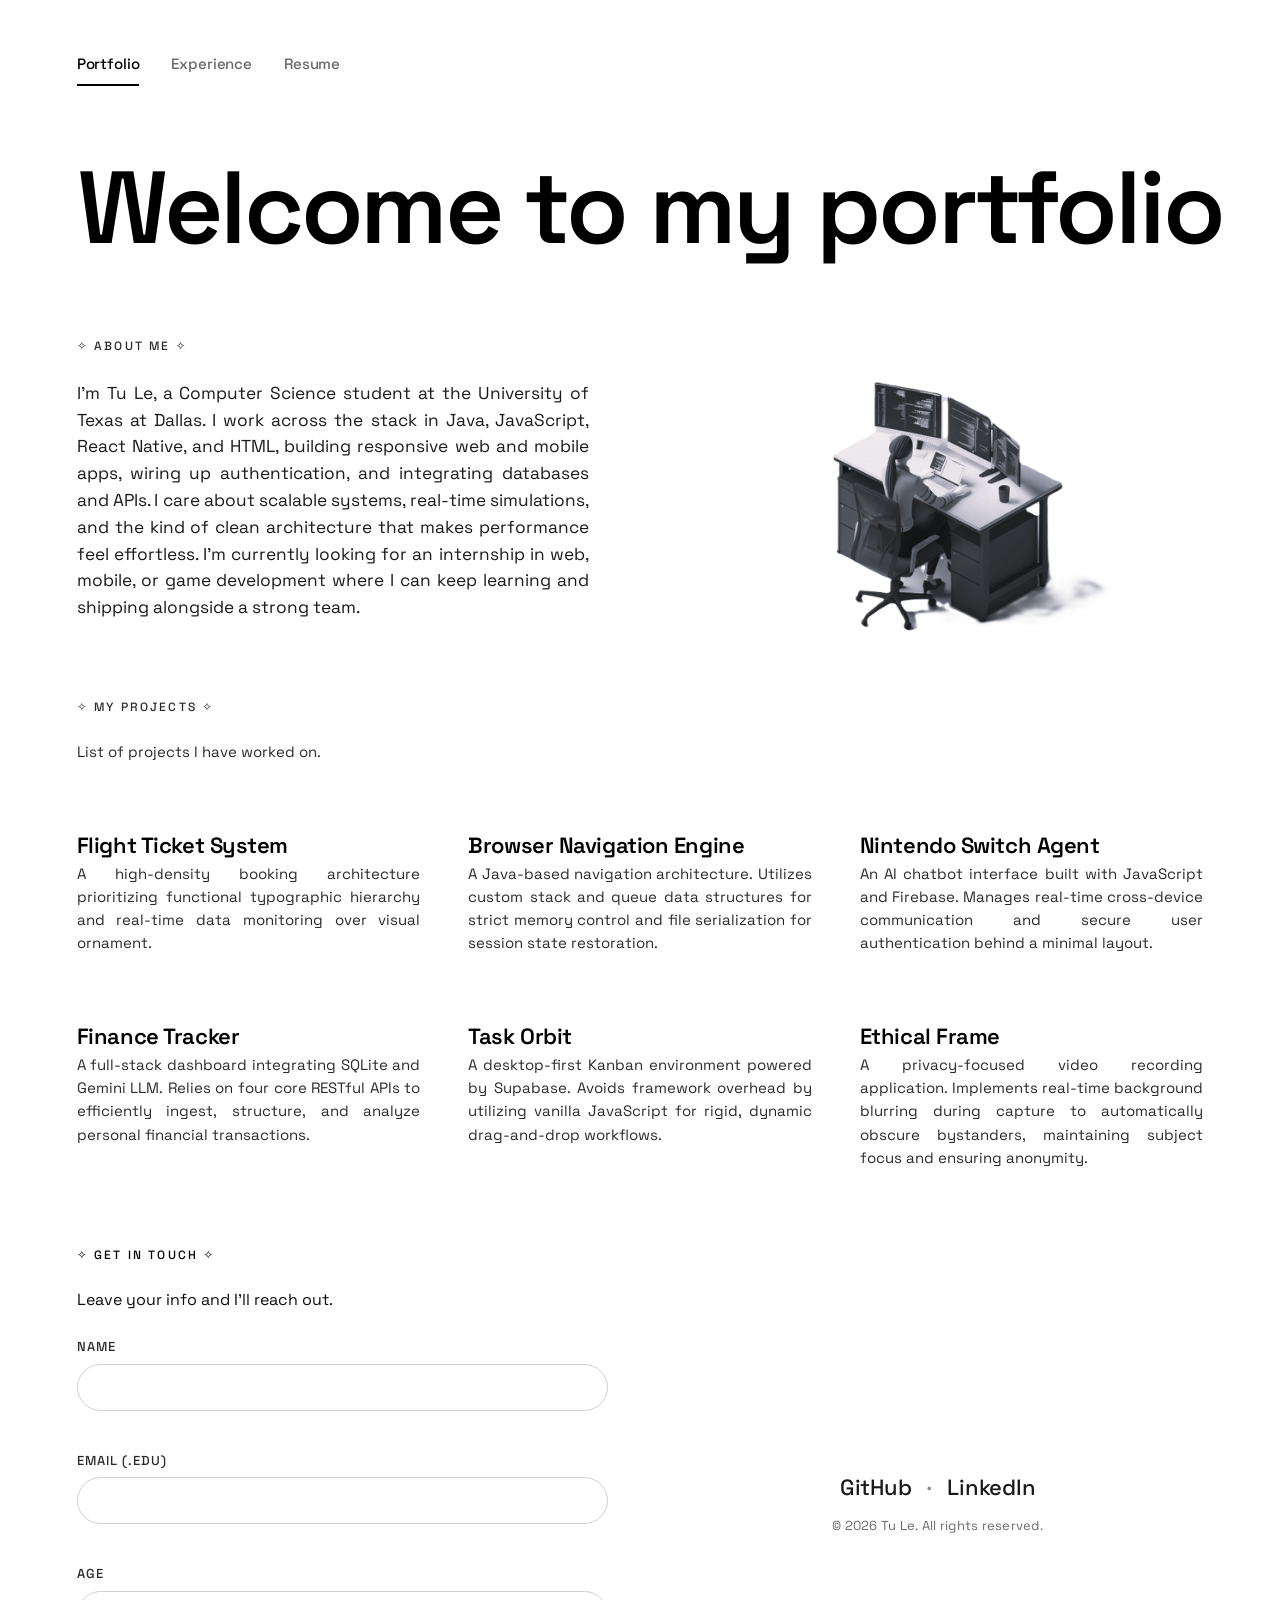
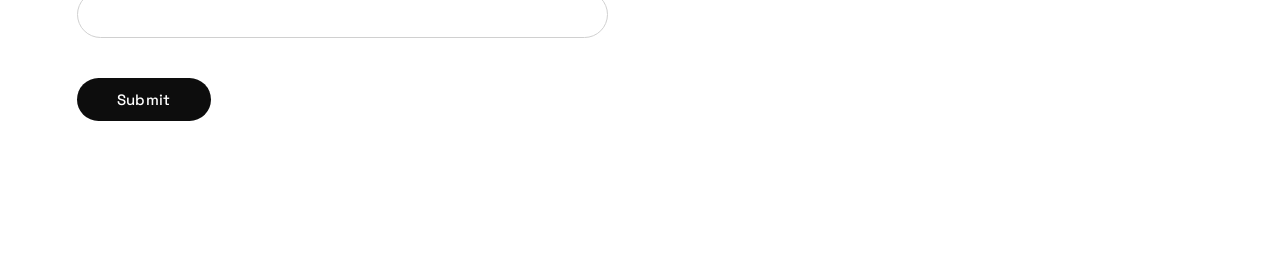
==== Frontend/index.html @ 30e8b92a "Initial commit: Add Tu Le portfolio website Made-with: Cursor" ====
<!DOCTYPE html>
<html lang="en">
  <head>
    <meta charset="UTF-8" />
    <meta name="viewport" content="width=device-width, initial-scale=1.0" />
    <title>Portfolio</title>
    <link rel="preconnect" href="https://fonts.googleapis.com" />
    <link rel="preconnect" href="https://fonts.gstatic.com" crossorigin />
    <link
      href="https://fonts.googleapis.com/css2?family=Space+Grotesk:wght@400;500;600;700&display=swap"
      rel="stylesheet"
    />
    <style>
      *,
      *::before,
      *::after {
        box-sizing: border-box;
        border-radius: 0;
      }

      html {
        -webkit-text-size-adjust: 100%;
        text-size-adjust: 100%;
        scroll-behavior: smooth;
      }

      @keyframes fade-up {
        from {
          opacity: 0;
          transform: translate3d(0, 1.25rem, 0);
        }
        to {
          opacity: 1;
          transform: translate3d(0, 0, 0);
        }
      }

      .reveal {
        opacity: 0;
        animation: fade-up 0.9s cubic-bezier(0.22, 0.61, 0.36, 1) forwards;
      }

      .reveal.delay-1 { animation-delay: 0.08s; }
      .reveal.delay-2 { animation-delay: 0.18s; }
      .reveal.delay-3 { animation-delay: 0.28s; }
      .reveal.delay-4 { animation-delay: 0.38s; }

      @media (prefers-reduced-motion: reduce) {
        .reveal {
          opacity: 1;
          animation: none;
        }
        html {
          scroll-behavior: auto;
        }
      }

      body {
        margin: 0;
        min-height: 100vh;
        background-color: #ffffff;
        color: #0d0d0d;
        font-family: "Space Grotesk", system-ui, -apple-system, sans-serif;
        font-size: 1rem;
        line-height: 1.55;
        font-weight: 400;
      }

      a {
        color: inherit;
        text-decoration: underline;
        text-decoration-thickness: 1px;
        text-underline-offset: 0.25em;
      }

      a:hover,
      a:focus-visible {
        text-decoration-thickness: 2px;
      }

      a:focus-visible {
        outline: 2px solid #0d0d0d;
        outline-offset: 4px;
      }

      .page {
        width: 100%;
        max-width: 112rem;
        margin: 0 auto;
        padding: clamp(1.5rem, 4vw, 3rem) clamp(1.5rem, 6vw, 8rem)
          clamp(3rem, 8vw, 7rem);
        display: flex;
        flex-direction: column;
        gap: clamp(3rem, 6vw, 5rem);
      }

      .top-nav {
        display: flex;
        gap: clamp(1.25rem, 2.5vw, 2rem);
        align-items: center;
        font-size: 0.9375rem;
        font-weight: 500;
        letter-spacing: -0.01em;
      }

      .top-nav a {
        position: relative;
        text-decoration: none;
        color: #6a6a6a;
        padding: 0.25rem 0;
        transition: color 0.18s ease;
      }

      .top-nav a:hover,
      .top-nav a:focus-visible {
        color: #000000;
      }

      .top-nav a.is-active {
        color: #000000;
      }

      .top-nav a.is-active::after {
        content: "";
        position: absolute;
        left: 0;
        right: 0;
        bottom: -0.4rem;
        height: 1.5px;
        background: #000000;
      }

      .intro {
        display: flex;
        flex-direction: column-reverse;
        gap: clamp(2rem, 5vw, 4rem);
        align-items: center;
      }

      .intro-text {
        display: flex;
        flex-direction: column;
        gap: clamp(3rem, 6vw, 5rem);
        width: 100%;
      }

      .intro-figure {
        flex-shrink: 0;
        width: 100%;
        max-width: 30rem;
        margin: 0;
      }

      .intro-figure img {
        display: block;
        width: 100%;
        height: auto;
        transition: transform 0.6s cubic-bezier(0.22, 0.61, 0.36, 1),
          filter 0.6s ease;
        filter: saturate(0.95);
      }

      .intro-figure:hover img,
      .intro-figure:focus-within img {
        transform: scale(1.025);
        filter: saturate(1.05);
      }

      @media (min-width: 900px) {
        .intro {
          flex-direction: row;
          align-items: flex-end;
          gap: clamp(2.5rem, 6vw, 5rem);
        }

        .intro-text {
          flex: 1 1 auto;
          min-width: 0;
        }

        .intro-figure {
          width: clamp(24rem, 42vw, 40rem);
          max-width: none;
          align-self: flex-end;
          margin-bottom: clamp(-3rem, -3vw, -1.5rem);
        }
      }

      .hero {
        padding-top: 0;
        max-width: none;
        text-align: center;
      }

      .hero h1 {
        margin: 0;
        font-size: clamp(3rem, 8vw, 7rem);
        font-weight: 600;
        letter-spacing: -0.03em;
        line-height: 1.02;
        color: #000000;
        white-space: nowrap;
      }

      @media (max-width: 700px) {
        .hero h1 {
          white-space: normal;
        }
      }

      .hero-resume {
        margin: clamp(1.5rem, 3vw, 2.5rem) 0 0;
        font-size: clamp(1rem, 1.35vw, 1.125rem);
        color: #1a1a1a;
      }

      .section-label {
        margin: 0 0 1.5rem;
        font-size: 0.75rem;
        font-weight: 500;
        letter-spacing: 0.18em;
        text-transform: uppercase;
        color: #2a2a2a;
      }

      .about {
        max-width: 38rem;
      }

      .about p {
        margin: 0;
        font-size: clamp(1rem, 1.35vw, 1.125rem);
        color: #1a1a1a;
        text-align: justify;
        hyphens: auto;
      }

      .projects-header {
        margin-bottom: clamp(2.5rem, 5vw, 4rem);
        max-width: 32rem;
      }

      .projects-header p {
        margin: 0.75rem 0 0;
        font-size: 0.9375rem;
        color: #2a2a2a;
      }

      .projects-grid {
        display: grid;
        grid-template-columns: repeat(12, 1fr);
        gap: clamp(2.5rem, 5vw, 4rem) clamp(1.5rem, 4vw, 3rem);
      }

      .project {
        grid-column: span 12;
        padding: 0;
        margin: 0;
        border: none;
        background: transparent;
      }

      @media (min-width: 640px) {
        .project {
          grid-column: span 6;
        }
      }

      @media (min-width: 1024px) {
        .project {
          grid-column: span 4;
        }
      }

      .project h3 {
        margin: 0 0 0;
        font-size: clamp(1.125rem, 2vw, 1.375rem);
        font-weight: 600;
        letter-spacing: -0.02em;
        color: #000000;
      }

      .project p {
        margin: 0;
        font-size: 0.9375rem;
        color: #2a2a2a;
        text-align: justify;
        hyphens: auto;
      }

      .footer {
        display: flex;
        flex-direction: column;
        align-items: center;
        text-align: center;
        gap: 0.75rem;
        padding-top: 0;
        margin-top: 14rem;
        font-size: 0.9375rem;
        color: #1a1a1a;
      }

      @media (max-width: 780px) {
        .footer {
          margin-top: 0;
        }
      }

      .footer nav {
        display: flex;
        flex-wrap: wrap;
        justify-content: center;
        align-items: baseline;
        gap: 1rem;
        font-size: clamp(1.125rem, 1.75vw, 1.375rem);
        font-weight: 500;
        letter-spacing: -0.01em;
      }

      .footer nav .sep {
        color: #8a8a8a;
        -webkit-user-select: none;
        user-select: none;
      }

      .footer nav a {
        text-decoration: none;
        position: relative;
      }

      .footer nav a::after {
        content: "";
        position: absolute;
        left: 0;
        right: 0;
        bottom: -0.2em;
        height: 1.5px;
        background: currentColor;
        transform: scaleX(0);
        transform-origin: center;
        transition: transform 0.4s cubic-bezier(0.22, 0.61, 0.36, 1);
      }

      .footer nav a:hover::after,
      .footer nav a:focus-visible::after {
        transform: scaleX(1);
      }

      .copyright {
        margin: 0;
        font-size: 0.8125rem;
        color: #6a6a6a;
        letter-spacing: 0.02em;
      }

      p   { font-family: "Space Grotesk", system-ui, sans-serif; }
      h1  { font-family: "Space Grotesk", system-ui, sans-serif; }
      h2  { font-family: "Space Grotesk", system-ui, sans-serif; }
      a   { transition: color 0.2s ease; }
      img { max-width: 100%; }
      input {
        font-family: inherit;
        font-size: 1rem;
        padding: 0.75rem 1.5rem;
        border: 1px solid #d0d0d0;
        border-radius: 999px;
        background: #ffffff;
        color: #0d0d0d;
        width: 100%;
        transition: border-color 0.2s ease, box-shadow 0.2s ease;
      }
      input:focus {
        outline: none;
        border-color: #0d0d0d;
        box-shadow: 0 0 0 3px rgba(13, 13, 13, 0.08);
      }

      .contact-row {
        display: grid;
        grid-template-columns: 1fr 1fr;
        gap: clamp(2rem, 5vw, 4rem);
        align-items: start;
      }

      @media (max-width: 780px) {
        .contact-row {
          grid-template-columns: 1fr;
        }
      }
      .signup {
        flex: 1 1 22rem;
        min-width: 0;
        max-width: 36rem;
        text-align: left;
      }
      .signup-form {
        display: flex;
        flex-direction: column;
        gap: 1rem;
        margin-top: 1.5rem;
        text-align: left;
      }
      .form-field {
        display: flex;
        flex-direction: column;
        gap: 0.4rem;
      }
      .form-label {
        font-size: 0.8125rem;
        font-weight: 500;
        letter-spacing: 0.08em;
        text-transform: uppercase;
        color: #2a2a2a;
      }
      .form-error {
        min-height: 1.1rem;
        font-size: 0.8125rem;
        color: #b00020;
      }
      .submit-btn {
        align-self: flex-start;
        padding: 0.75rem 2.5rem;
        background: #0d0d0d;
        color: #ffffff;
        border: none;
        border-radius: 999px;
        font-family: inherit;
        font-size: 0.9375rem;
        font-weight: 500;
        letter-spacing: 0.02em;
        cursor: pointer;
        transition: background 0.2s ease, transform 0.1s ease;
      }
      .submit-btn:hover { background: #2a2a2a; }
      .submit-btn:active { transform: translateY(1px); }
      .form-status {
        margin-top: 0.75rem;
        font-size: 0.9375rem;
        color: #0a7d3b;
      }

      #signup-heading {
        color: #000000;
      }
    </style>
  </head>
  <body>
    <main class="page">
      <nav class="top-nav reveal" aria-label="Primary">
        <a href="./index.html" class="is-active">Portfolio</a>
        <a href="./experience.html">Experience</a>
        <a href="./TuLeResume.pdf" target="_blank" rel="noopener">Resume</a>
      </nav>

      <div class="intro">
        <div class="intro-text">
          <header class="hero reveal delay-1">
            <h1>Welcome to my portfolio</h1>
          </header>

          <section class="about reveal delay-2" aria-labelledby="about-heading">
            <h2 id="about-heading" class="section-label">✧ About me ✧</h2>
            <p>
              I'm Tu Le, a Computer Science student at the University of Texas at Dallas. 
              I work across the stack in Java, JavaScript, React Native, and HTML, 
              building responsive web and mobile apps, wiring up authentication, and 
              integrating databases and APIs. I care about scalable systems, real-time 
              simulations, and the kind of clean architecture that makes performance 
              feel effortless. I'm currently looking for an internship in web, mobile, 
              or game development where I can keep learning and shipping alongside a 
              strong team.
            </p>
          </section>
        </div>

        <figure class="intro-figure reveal delay-3">
          <img
            src="./3d-illustration-woman-coding-her-desk-with-multiple-monitors_14117-1047993.jpg"
            alt="3D illustration of a developer coding at a desk with multiple monitors"
            loading="lazy"
            decoding="async"
          />
        </figure>
      </div>

      <section class="projects reveal delay-4" aria-labelledby="projects-heading">
        <div class="projects-header">
          <h2 id="projects-heading" class="section-label">✧ My Projects ✧</h2>
          <p>
            List of projects I have worked on.
          </p>
        </div>

        <div class="projects-grid">
          <article class="project">
            <h3>Flight Ticket System</h3>
            <p>
              A high-density booking architecture prioritizing functional typographic 
              hierarchy and real-time data monitoring over visual ornament.
            </p>
          </article>
          <article class="project">
            <h3>Browser Navigation Engine</h3>
            <p>
              A Java-based navigation architecture. Utilizes custom stack and queue 
              data structures for strict memory control and file serialization for 
              session state restoration.
            </p>
          </article>
          <article class="project">
            <h3>Nintendo Switch Agent</h3>
            <p>
              An AI chatbot interface built with JavaScript and Firebase. Manages 
              real-time cross-device communication and secure user authentication 
              behind a minimal layout.
            </p>
          </article>
          <article class="project">
            <h3>Finance Tracker</h3>
            <p>
              A full-stack dashboard integrating SQLite and Gemini LLM. Relies on 
              four core RESTful APIs to efficiently ingest, structure, and analyze 
              personal financial transactions.
            </p>
          </article>
          <article class="project">
            <h3>Task Orbit</h3>
            <p>
              A desktop-first Kanban environment powered by Supabase. Avoids framework 
              overhead by utilizing vanilla JavaScript for rigid, dynamic drag-and-drop 
              workflows.
            </p>
          </article>
          <article class="project">
            <h3>Ethical Frame</h3>
            <p>
              A privacy-focused video recording application. Implements real-time 
              background blurring during capture to automatically obscure bystanders, 
              maintaining subject focus and ensuring anonymity.
            </p>
          </article>
        </div>
      </section>

      <div class="contact-row reveal">
        <section class="signup" aria-labelledby="signup-heading">
          <h2 id="signup-heading" class="section-label">✧ Get in touch ✧</h2>
          <p>Leave your info and I'll reach out.</p>

          <form class="signup-form" id="signup-form" novalidate>
            <div class="form-field">
              <label class="form-label" for="name">Name</label>
              <input type="text" id="name" name="name" autocomplete="name" />
              <span class="form-error" id="name-error"></span>
            </div>

            <div class="form-field">
              <label class="form-label" for="email">Email (.edu)</label>
              <input type="email" id="email" name="email" autocomplete="email" />
              <span class="form-error" id="email-error"></span>
            </div>

            <div class="form-field">
              <label class="form-label" for="age">Age</label>
              <input type="number" id="age" name="age" min="1" max="99" />
              <span class="form-error" id="age-error"></span>
            </div>

            <button type="submit" class="submit-btn">Submit</button>
            <p class="form-status" id="form-status" role="status" aria-live="polite"></p>
          </form>
        </section>

        <footer class="footer">
          <nav aria-label="Social links">
            <a href="https://github.com/tule1205">GitHub</a>
            <span class="sep" aria-hidden="true">·</span>
            <a href="https://www.linkedin.com/in/tu-le-a29651290/">LinkedIn</a>
          </nav>
          <p class="copyright">&copy; 2026 Tu Le. All rights reserved.</p>
        </footer>
      </div>
    </main>

    <script>
      (function () {
        const form = document.getElementById("signup-form");
        if (!form) return;

        const nameInput = document.getElementById("name");
        const emailInput = document.getElementById("email");
        const ageInput = document.getElementById("age");

        const nameError = document.getElementById("name-error");
        const emailError = document.getElementById("email-error");
        const ageError = document.getElementById("age-error");
        const status = document.getElementById("form-status");

        const nameRegex = /^[A-Za-z\s]+$/;

        function validateName(value) {
          const v = value.trim();
          if (!v) return "Please enter your name.";
          if (!nameRegex.test(v)) return "Name must contain only letters.";
          return "";
        }

        function validateEmail(value) {
          const v = value.trim();
          if (!v) return "Please enter your email.";
          if (!v.includes("@")) return "Email must be valid.";
          if (!v.toLowerCase().includes(".edu"))
            return "Email must include .edu";
          return "";
        }

        function validateAge(value) {
          const v = value.trim();
          if (!v) return "Please enter your age.";
          const n = Number(v);
          if (!Number.isInteger(n)) return "Age must be a whole number.";
          if (n < 1 || n > 99) return "Age must be between 1 and 99.";
          return "";
        }

        function showError(input, errorEl, message) {
          errorEl.textContent = message;
          input.style.borderColor = message ? "#b00020" : "#d0d0d0";
        }

        nameInput.addEventListener("input", () =>
          showError(nameInput, nameError, validateName(nameInput.value))
        );
        emailInput.addEventListener("input", () =>
          showError(emailInput, emailError, validateEmail(emailInput.value))
        );
        ageInput.addEventListener("input", () =>
          showError(ageInput, ageError, validateAge(ageInput.value))
        );

        form.addEventListener("submit", function (e) {
          e.preventDefault();
          status.textContent = "";

          const nMsg = validateName(nameInput.value);
          const eMsg = validateEmail(emailInput.value);
          const aMsg = validateAge(ageInput.value);

          showError(nameInput, nameError, nMsg);
          showError(emailInput, emailError, eMsg);
          showError(ageInput, ageError, aMsg);

          if (nMsg || eMsg || aMsg) {
            status.style.color = "#b00020";
            status.textContent = "Please fix the errors above.";
            return;
          }

          status.style.color = "#0a7d3b";
          status.textContent = `Thanks, ${nameInput.value.trim()}! Your info has been received.`;
          form.reset();
        });
      })();
    </script>
  </body>
</html>
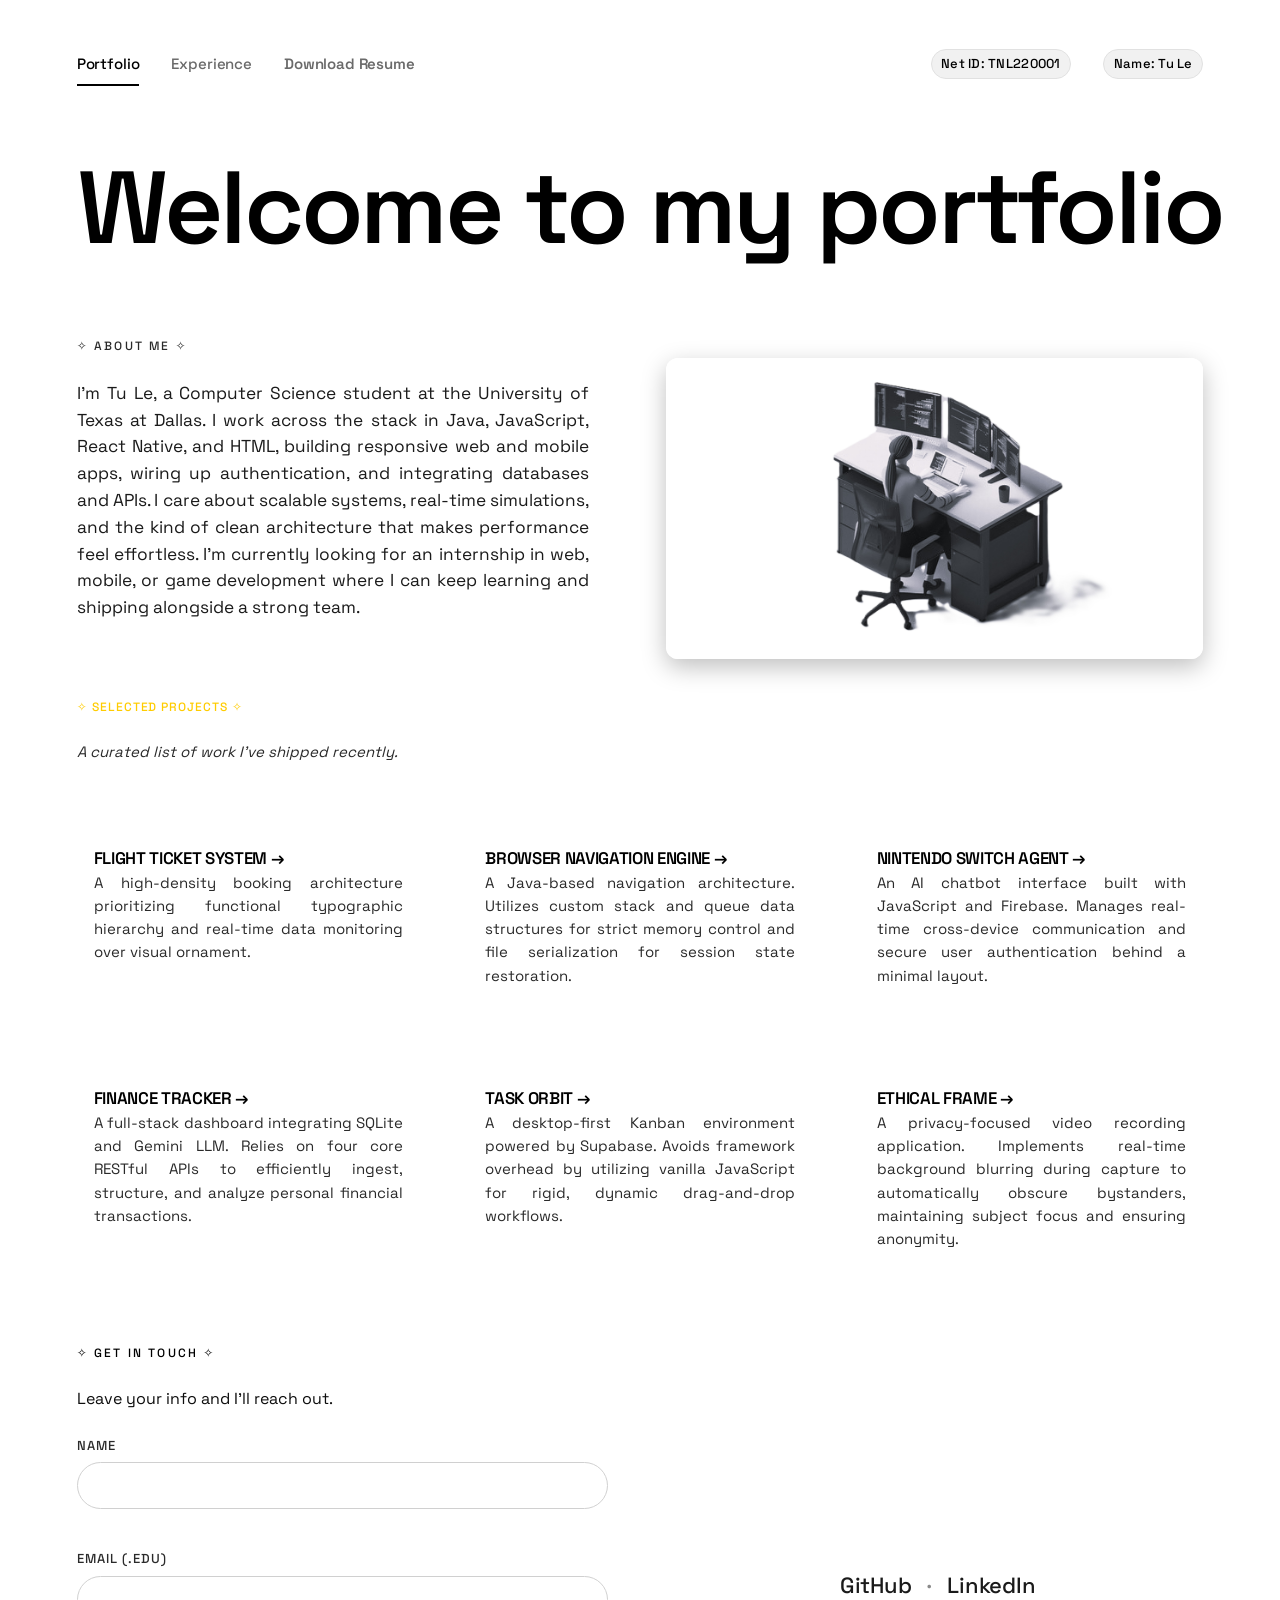
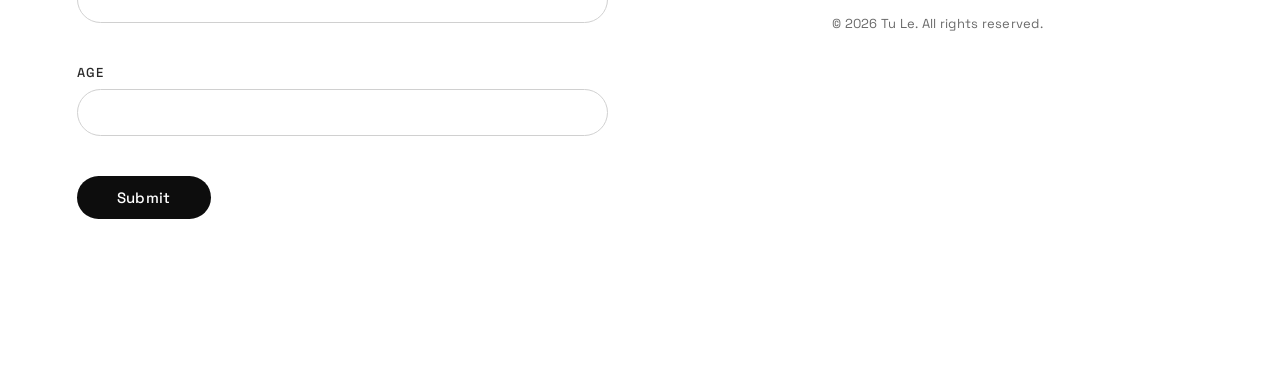
==== commit 2bc37f8f: "Add Net ID and Name pills in nav; DOM quiz demo script Made-with: Cursor" ====
--- a/Frontend/index.html
+++ b/Frontend/index.html
@@ -130,6 +130,22 @@
         background: #000000;
       }
 
+      .top-nav .net-id {
+        padding: 0.25rem 0.6rem;
+        font-size: 0.8125rem;
+        font-weight: 500;
+        letter-spacing: 0.02em;
+        color: #000000;
+        background: #f1f1f1;
+        border: 1px solid #e1e1e1;
+        border-radius: 999px;
+        white-space: nowrap;
+      }
+
+      .top-nav .net-id:first-of-type {
+        margin-left: auto;
+      }
+
       .intro {
         display: flex;
         flex-direction: column-reverse;
@@ -450,6 +466,8 @@
         <a href="./index.html" class="is-active">Portfolio</a>
         <a href="./experience.html">Experience</a>
         <a href="./TuLeResume.pdf" target="_blank" rel="noopener">Resume</a>
+        <span class="net-id" aria-label="UTD Net ID">Net ID: TNL220001</span>
+        <span class="net-id name-tag" aria-label="Name">Name: Tu Le</span>
       </nav>
 
       <div class="intro">
@@ -662,5 +680,71 @@
         });
       })();
     </script>
+
+    <script>
+      // ============================================================
+      // DOM Quiz Demo
+      // Finds elements 4 ways (id, class name, tag name, CSS selector)
+      // Then changes their content, attribute, and style.
+      // ============================================================
+      document.addEventListener("DOMContentLoaded", function () {
+        // ---------- 1) BY ID: getElementById ----------
+        // Find the "My Projects" heading and change its CONTENT + STYLE.
+        const projectsHeading = document.getElementById("projects-heading");
+        if (projectsHeading) {
+          projectsHeading.textContent = "✧ Selected Projects ✧"; // content
+          projectsHeading.style.color = "#ffcc00";                // style
+          projectsHeading.style.letterSpacing = "0.08em";         // style
+        }
+
+        // ---------- 2) BY CLASS NAME: getElementsByClassName ----------
+        // Find every .project card and change its STYLE.
+        const projectCards = document.getElementsByClassName("project");
+        for (let i = 0; i < projectCards.length; i++) {
+          projectCards[i].style.border = "1px solid rgba(255,255,255,0.15)";
+          projectCards[i].style.padding = "1rem";
+          projectCards[i].style.borderRadius = "8px";
+          projectCards[i].style.transition = "transform 0.2s ease";
+        }
+
+        // ---------- 3) BY TAG NAME: getElementsByTagName ----------
+        // Find every <h3> inside the projects grid and change its STYLE + CONTENT.
+        const grid = document.getElementsByClassName("projects-grid")[0];
+        if (grid) {
+          const headings = grid.getElementsByTagName("h3");
+          for (let h of headings) {
+            h.style.textTransform = "uppercase";
+            h.style.fontSize = "1.05rem";
+            h.textContent = h.textContent + " →"; // content tweak
+          }
+        }
+
+        // ---------- 4) BY CSS SELECTOR: querySelector / querySelectorAll ----------
+        // (a) Change an ATTRIBUTE on the hero image.
+        const heroImg = document.querySelector(".intro-figure img");
+        if (heroImg) {
+          heroImg.setAttribute("alt", "Updated: Tu Le's portfolio hero illustration");
+          heroImg.setAttribute("title", "Welcome to my portfolio");
+          heroImg.style.borderRadius = "12px";   // style
+          heroImg.style.boxShadow = "0 8px 24px rgba(0,0,0,0.25)"; // style
+        }
+
+        // (b) Change an ATTRIBUTE (href) and CONTENT on the Resume nav link.
+        const resumeLink = document.querySelector('nav.top-nav a[href$=".pdf"]');
+        if (resumeLink) {
+          resumeLink.setAttribute("href", "./TuLeResume.pdf"); // attribute
+          resumeLink.setAttribute("target", "_blank");         // attribute
+          resumeLink.textContent = "Download Resume";          // content
+          resumeLink.style.fontWeight = "600";                 // style
+        }
+
+        // (c) Change CONTENT of every paragraph inside .projects-header.
+        const subtitles = document.querySelectorAll(".projects-header p");
+        subtitles.forEach(function (p) {
+          p.textContent = "A curated list of work I've shipped recently.";
+          p.style.fontStyle = "italic";
+        });
+      });
+    </script>
   </body>
 </html>
